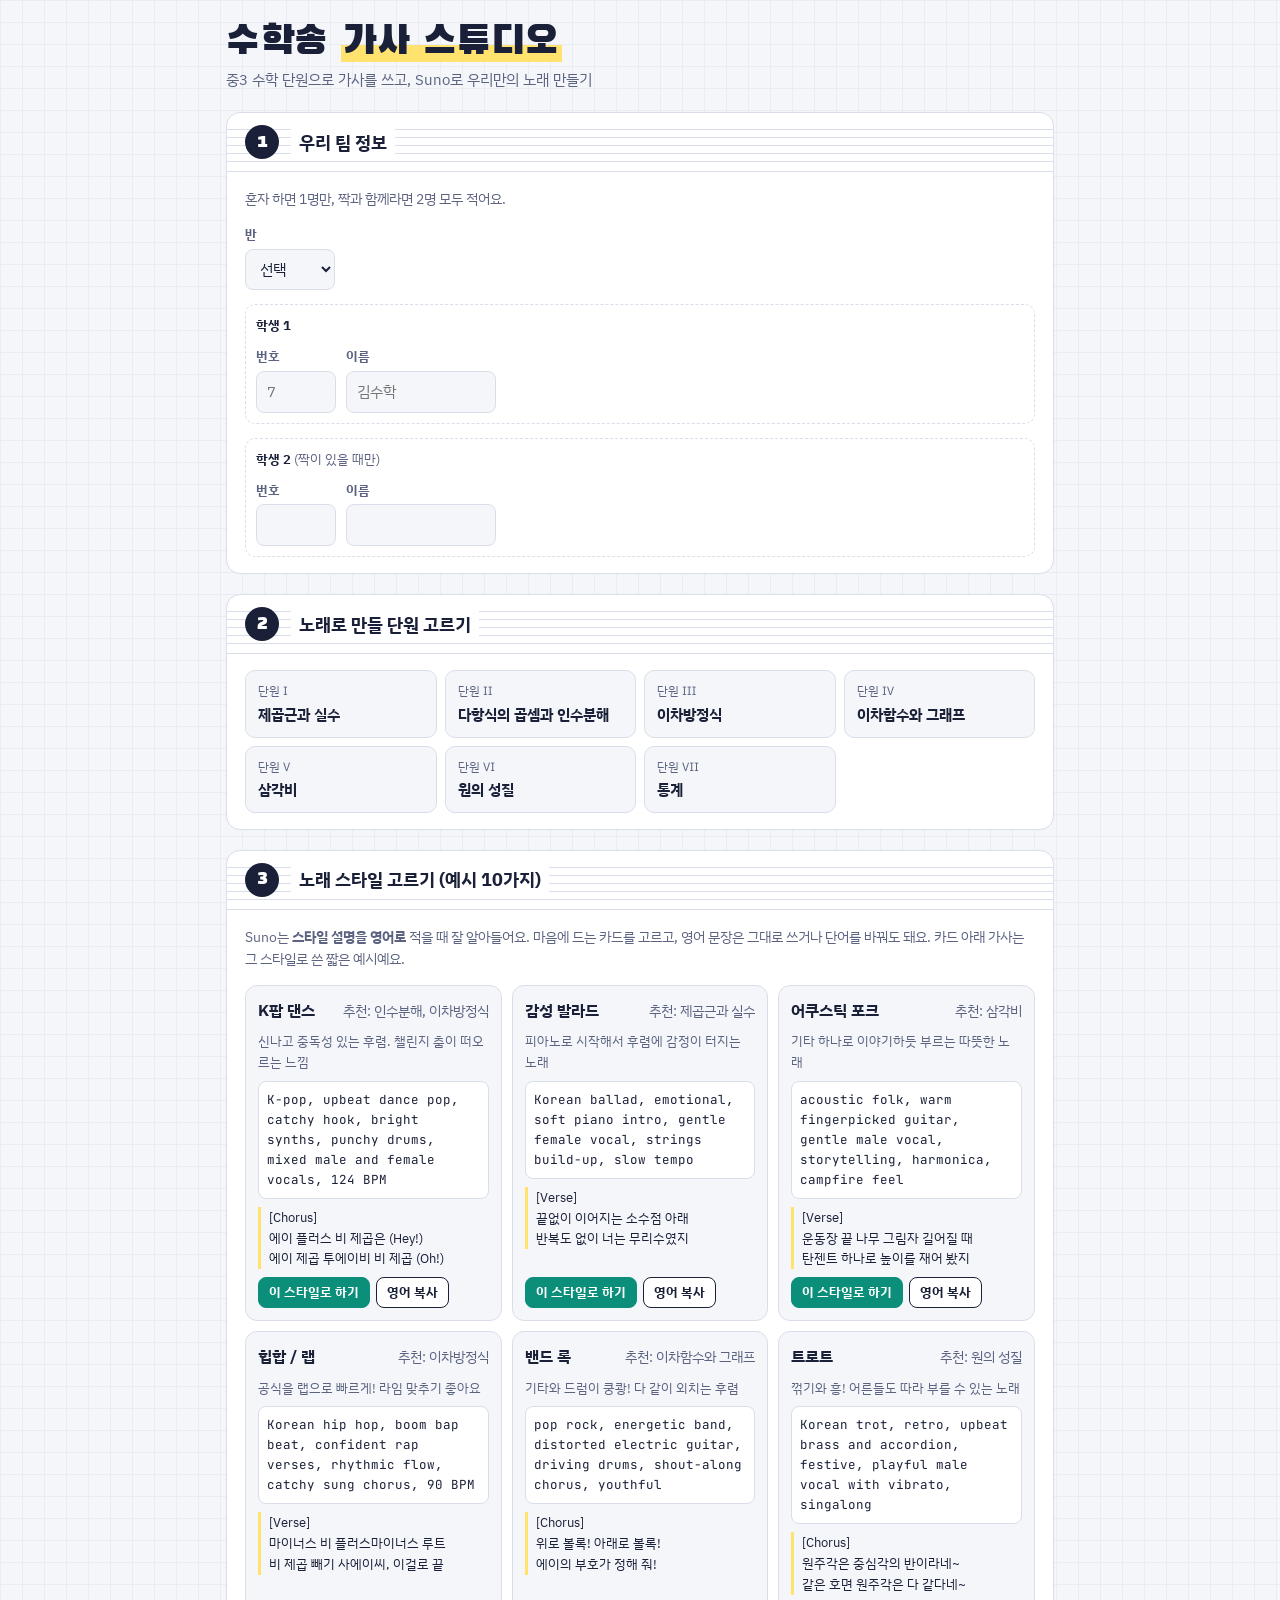
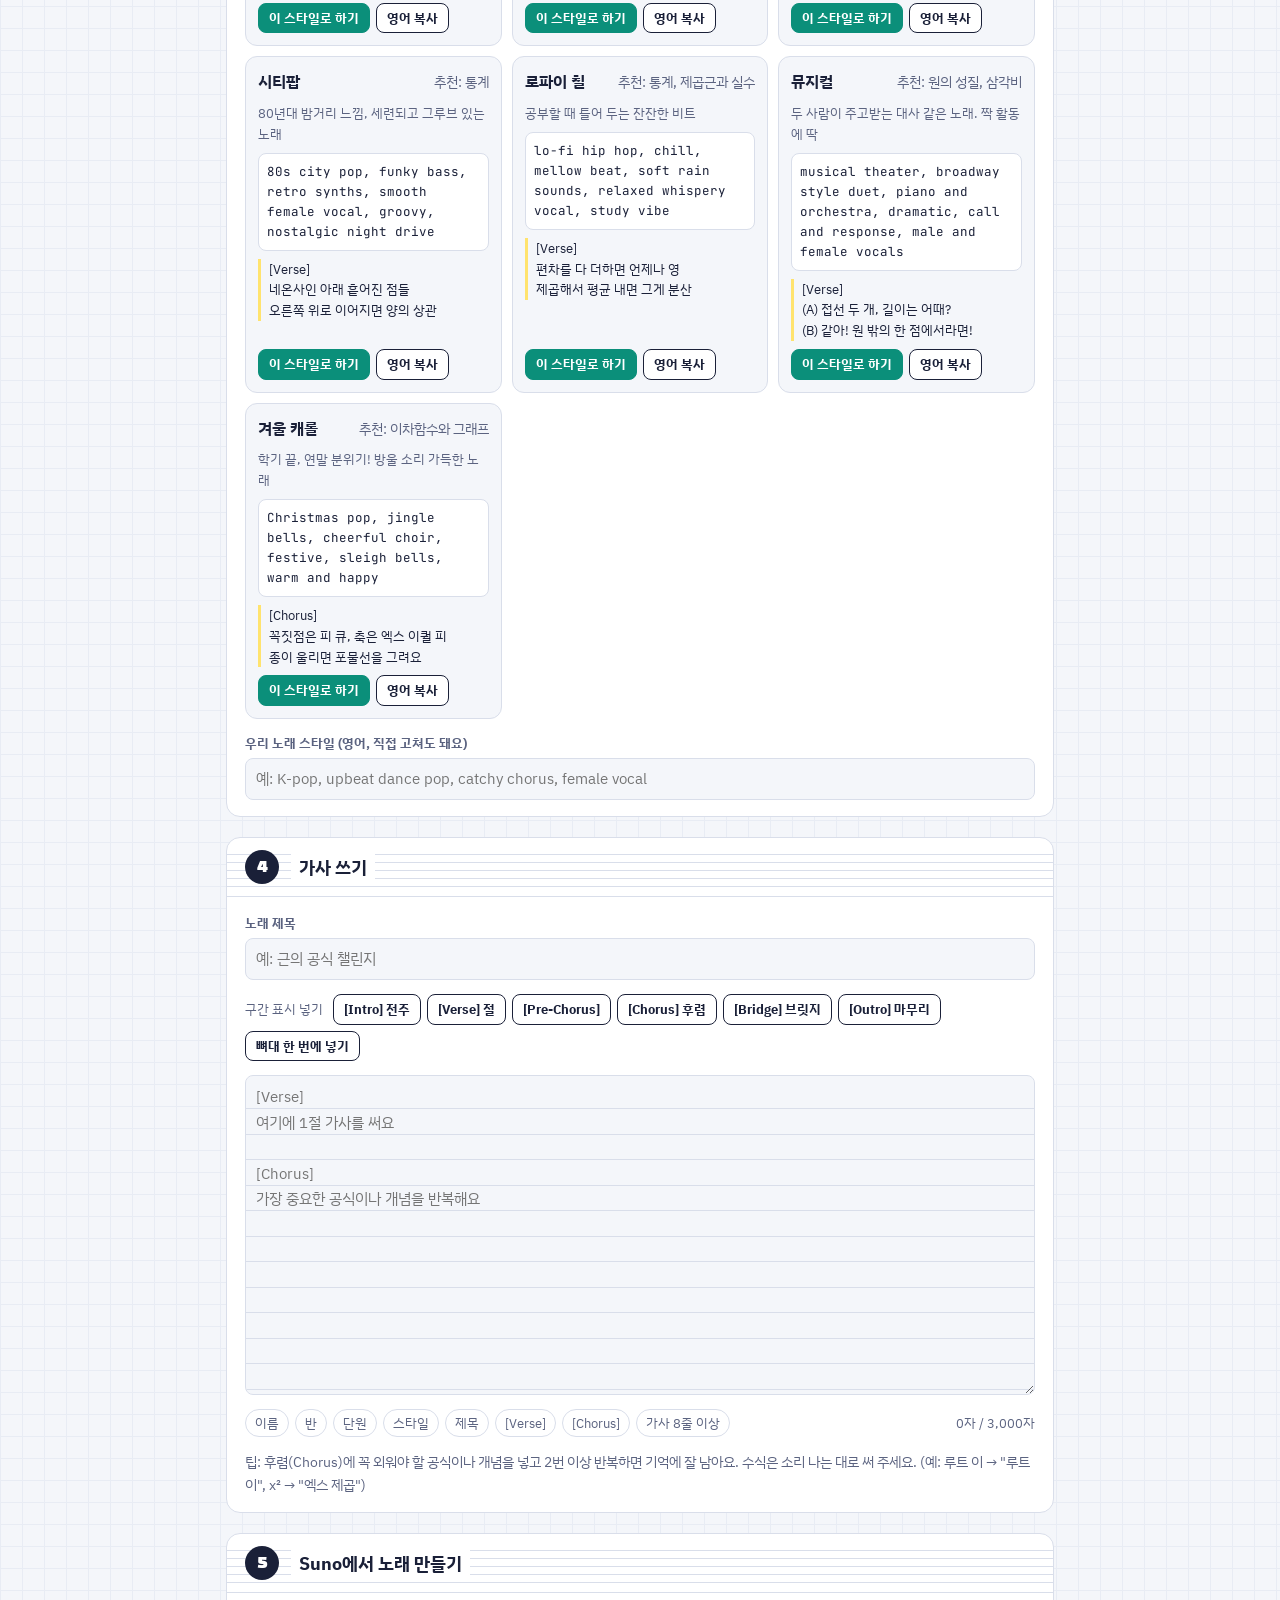
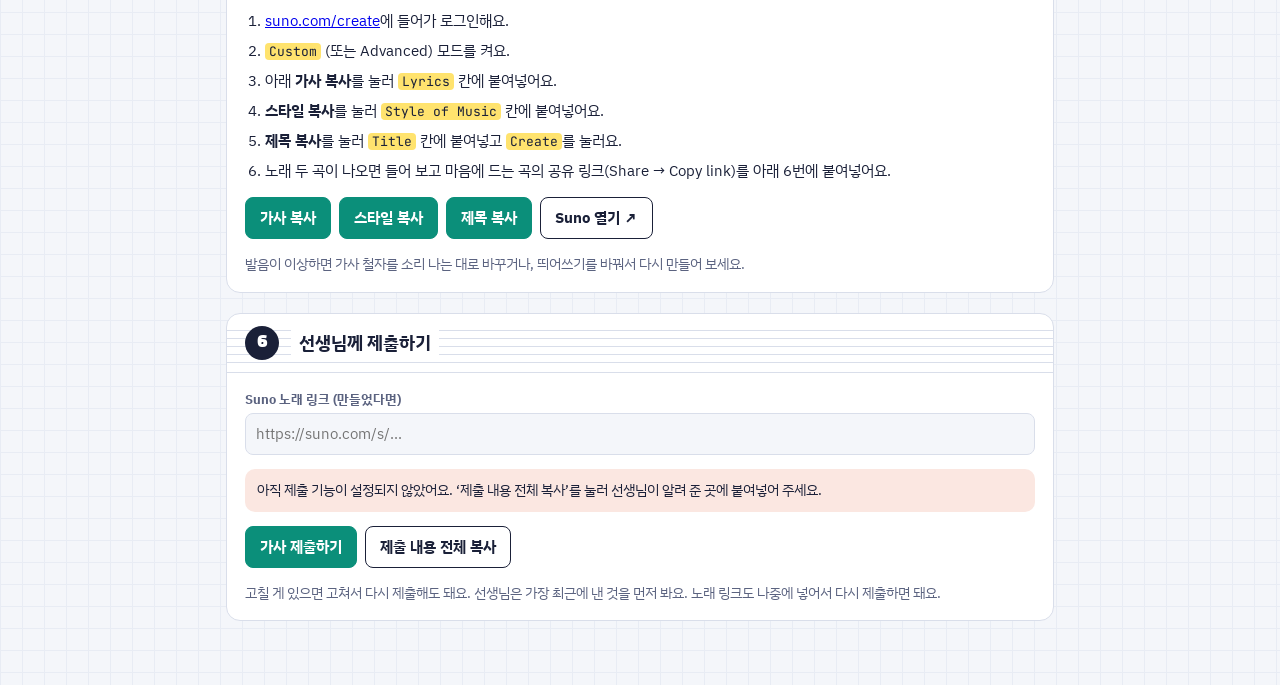
==== index.html @ 5d690dbe "Add files via upload" ====
<!doctype html>
<html lang="ko">
<head>
<meta charset="utf-8">
<meta name="viewport" content="width=device-width,initial-scale=1,viewport-fit=cover">
<title>수학송 가사 스튜디오</title>
<link rel="preconnect" href="https://fonts.googleapis.com">
<link rel="stylesheet" href="https://fonts.googleapis.com/css2?family=Black+Han+Sans&family=IBM+Plex+Sans+KR:wght@400;500;700&family=JetBrains+Mono:wght@400;600&display=swap">
<link rel="stylesheet" href="style.css">
</head>
<body>
<div class="wrap">
  <header class="top">
    <div>
      <h1>수학송 <span class="x">가사 스튜디오</span></h1>
      <p class="sub">중3 수학 단원으로 가사를 쓰고, Suno로 우리만의 노래 만들기</p>
    </div>
  </header>

  <main id="view-student" class="wrap" style="padding:0;max-width:none">

    <section class="step" aria-labelledby="h1s">
      <div class="step-h"><span class="n">1</span><h2 id="h1s">우리 팀 정보</h2></div>
      <div class="step-b">
        <p class="hint">혼자 하면 1명만, 짝과 함께라면 2명 모두 적어요.</p>
        <div class="row">
          <div class="field"><label for="cls">반</label>
            <select id="cls" class="w-cls"></select></div>
        </div>
        <div class="pair">
          <div class="who">학생 1</div>
          <div class="field"><label for="num1">번호</label><input type="text" inputmode="numeric" id="num1" class="w-num" maxlength="3" placeholder="7"></div>
          <div class="field"><label for="name1">이름</label><input type="text" id="name1" class="w-name" maxlength="10" placeholder="김수학"></div>
        </div>
        <div class="pair">
          <div class="who">학생 2 <span style="font-weight:400;color:var(--muted)">(짝이 있을 때만)</span></div>
          <div class="field"><label for="num2">번호</label><input type="text" inputmode="numeric" id="num2" class="w-num" maxlength="3"></div>
          <div class="field"><label for="name2">이름</label><input type="text" id="name2" class="w-name" maxlength="10"></div>
        </div>
      </div>
    </section>

    <section class="step" aria-labelledby="h2s">
      <div class="step-h"><span class="n">2</span><h2 id="h2s">노래로 만들 단원 고르기</h2></div>
      <div class="step-b">
        <div class="units" id="units"></div>
        <div class="concepts" id="concepts" hidden></div>
      </div>
    </section>

    <section class="step" aria-labelledby="h3s">
      <div class="step-h"><span class="n">3</span><h2 id="h3s">노래 스타일 고르기 (예시 10가지)</h2></div>
      <div class="step-b">
        <p class="hint">Suno는 <b>스타일 설명을 영어로</b> 적을 때 잘 알아들어요. 마음에 드는 카드를 고르고, 영어 문장은 그대로 쓰거나 단어를 바꿔도 돼요. 카드 아래 가사는 그 스타일로 쓴 짧은 예시예요.</p>
        <div class="styles" id="styles"></div>
        <div class="field"><label for="stylePrompt">우리 노래 스타일 (영어, 직접 고쳐도 돼요)</label>
          <input type="text" id="stylePrompt" maxlength="200" placeholder="예: K-pop, upbeat dance pop, catchy chorus, female vocal"></div>
      </div>
    </section>

    <section class="step" aria-labelledby="h4s">
      <div class="step-h"><span class="n">4</span><h2 id="h4s">가사 쓰기</h2></div>
      <div class="step-b">
        <div class="field"><label for="title">노래 제목</label><input type="text" id="title" maxlength="40" placeholder="예: 근의 공식 챌린지"></div>
        <div class="tagbar"><span>구간 표시 넣기</span>
          <button class="btn sm" data-tag="[Intro]">[Intro] 전주</button>
          <button class="btn sm" data-tag="[Verse]">[Verse] 절</button>
          <button class="btn sm" data-tag="[Pre-Chorus]">[Pre-Chorus]</button>
          <button class="btn sm" data-tag="[Chorus]">[Chorus] 후렴</button>
          <button class="btn sm" data-tag="[Bridge]">[Bridge] 브릿지</button>
          <button class="btn sm" data-tag="[Outro]">[Outro] 마무리</button>
          <button class="btn sm" id="tplBtn">뼈대 한 번에 넣기</button>
        </div>
        <textarea id="lyrics" placeholder="[Verse]&#10;여기에 1절 가사를 써요&#10;&#10;[Chorus]&#10;가장 중요한 공식이나 개념을 반복해요"></textarea>
        <div class="row" style="justify-content:space-between;align-items:center">
          <div class="checks" id="checks"></div>
          <span class="count" id="count">0자</span>
        </div>
        <p class="hint">팁: 후렴(Chorus)에 꼭 외워야 할 공식이나 개념을 넣고 2번 이상 반복하면 기억에 잘 남아요. 수식은 소리 나는 대로 써 주세요. (예: 루트 이 → "루트 이", x² → "엑스 제곱")</p>
      </div>
    </section>

    <section class="step" aria-labelledby="h5s">
      <div class="step-h"><span class="n">5</span><h2 id="h5s">Suno에서 노래 만들기</h2></div>
      <div class="step-b">
        <ol class="howto">
          <li><a href="https://suno.com/create" target="_blank" rel="noopener">suno.com/create</a>에 들어가 로그인해요.</li>
          <li><code>Custom</code> (또는 Advanced) 모드를 켜요.</li>
          <li>아래 <b>가사 복사</b>를 눌러 <code>Lyrics</code> 칸에 붙여넣어요.</li>
          <li><b>스타일 복사</b>를 눌러 <code>Style of Music</code> 칸에 붙여넣어요.</li>
          <li><b>제목 복사</b>를 눌러 <code>Title</code> 칸에 붙여넣고 <code>Create</code>를 눌러요.</li>
          <li>노래 두 곡이 나오면 들어 보고 마음에 드는 곡의 공유 링크(Share → Copy link)를 아래 6번에 붙여넣어요.</li>
        </ol>
        <div class="copyrow">
          <button class="btn primary" id="cpLyrics">가사 복사</button>
          <button class="btn primary" id="cpStyle">스타일 복사</button>
          <button class="btn primary" id="cpTitle">제목 복사</button>
          <a class="btn" href="https://suno.com/create" target="_blank" rel="noopener">Suno 열기 ↗</a>
        </div>
        <p class="hint">발음이 이상하면 가사 철자를 소리 나는 대로 바꾸거나, 띄어쓰기를 바꿔서 다시 만들어 보세요.</p>
      </div>
    </section>

    <section class="step" aria-labelledby="h6s">
      <div class="step-h"><span class="n">6</span><h2 id="h6s">선생님께 제출하기</h2></div>
      <div class="step-b">
        <div class="field"><label for="sunoUrl">Suno 노래 링크 (만들었다면)</label>
          <input type="url" id="sunoUrl" maxlength="300" placeholder="https://suno.com/s/..."></div>
        <div id="submitState" class="notice" hidden></div>
        <div class="copyrow">
          <button class="btn primary" id="submitBtn">가사 제출하기</button>
          <button class="btn" id="cpAll">제출 내용 전체 복사</button>
        </div>
        <p class="hint">고칠 게 있으면 고쳐서 다시 제출해도 돼요. 선생님은 가장 최근에 낸 것을 먼저 봐요. 노래 링크도 나중에 넣어서 다시 제출하면 돼요.</p>
      </div>
    </section>
  </main>
</div>
<div class="toast" id="toast" hidden></div>

<script type="module" src="app.js"></script>
</body>
</html>
---- style.css ----
*,*::before,*::after{box-sizing:border-box}
[hidden]{display:none!important}
html{-webkit-text-size-adjust:100%}
/* Layout: one narrow column of numbered steps on squared notebook paper; a staff-line band marks each step header. */
:root{
  --paper:#F4F6FA; --sheet:#FFFFFF; --ink:#1A2038; --muted:#5B6380; --line:#D9DEEA; --grid:#E8ECF4;
  --accent:#0B8F7A; --accent-ink:#FFFFFF; --accent-soft:#DDF3EE; --mark:#FFE36E; --warn:#B4442B; --warn-soft:#FBE7E1;
  --display:"Black Han Sans","IBM Plex Sans KR",system-ui,sans-serif;
  --body:"IBM Plex Sans KR","Apple SD Gothic Neo","Malgun Gothic",system-ui,sans-serif;
  --mono:"JetBrains Mono",ui-monospace,Menlo,Consolas,monospace;
}
@media (prefers-color-scheme: dark){:root:not([data-theme="light"]){
  --paper:#11152A; --sheet:#1A1F38; --ink:#E9ECF7; --muted:#A3AAC6; --line:#323A5C; --grid:#1A2040;
  --accent:#3CCBB2; --accent-ink:#06231E; --accent-soft:#16383A; --mark:#7A6A1E; --warn:#F08B70; --warn-soft:#3A2220; color-scheme:dark}}
:root[data-theme="dark"]{
  --paper:#11152A; --sheet:#1A1F38; --ink:#E9ECF7; --muted:#A3AAC6; --line:#323A5C; --grid:#1A2040;
  --accent:#3CCBB2; --accent-ink:#06231E; --accent-soft:#16383A; --mark:#7A6A1E; --warn:#F08B70; --warn-soft:#3A2220; color-scheme:dark}

body{margin:0;background:var(--paper);color:var(--ink);font-family:var(--body);font-size:15px;line-height:1.6;
  background-image:linear-gradient(var(--grid) 1px,transparent 1px),linear-gradient(90deg,var(--grid) 1px,transparent 1px);
  background-size:22px 22px;}
.wrap{max-width:860px;margin:0 auto;padding-block:20px 64px;
  padding-left:max(16px,env(safe-area-inset-left,0px));padding-right:max(16px,env(safe-area-inset-right,0px));
  display:flex;flex-direction:column;gap:20px}
header.top{display:flex;flex-wrap:wrap;align-items:flex-end;justify-content:space-between;gap:12px}
h1{font-family:var(--display);font-weight:400;font-size:clamp(28px,6vw,40px);line-height:1.1;margin:0;letter-spacing:.5px}
h1 .x{background:linear-gradient(transparent 58%,var(--mark) 58%);padding:0 2px}
.sub{color:var(--muted);margin:4px 0 0}
.tabs{display:flex;gap:6px;flex-wrap:wrap}
.tab{font:inherit;font-weight:700;border:1.5px solid var(--ink);background:var(--sheet);color:var(--ink);padding:7px 14px;border-radius:999px;cursor:pointer}
.tab[aria-selected="true"]{background:var(--ink);color:var(--sheet)}
.tab:focus-visible,button:focus-visible,input:focus-visible,select:focus-visible,textarea:focus-visible,a:focus-visible{outline:3px solid var(--accent);outline-offset:2px}

section.step{background:var(--sheet);border:1.5px solid var(--line);border-radius:14px;overflow:hidden}
.step-h{display:flex;align-items:center;gap:12px;padding:12px 18px;border-bottom:1.5px solid var(--line);
  background-image:repeating-linear-gradient(to bottom,transparent 0 7px,var(--line) 7px 8px);background-size:100% 40px;background-repeat:no-repeat;background-position:0 50%}
.step-h .n{flex:none;width:34px;height:34px;border-radius:50%;background:var(--ink);color:var(--sheet);display:grid;place-items:center;font-family:var(--display);font-size:18px}
.step-h h2{margin:0;font-size:18px;background:var(--sheet);padding:0 8px;text-wrap:balance}
.step-b{padding:16px 18px;display:flex;flex-direction:column;gap:14px}
.hint{color:var(--muted);font-size:14px;margin:0}

.row{display:flex;flex-wrap:wrap;gap:10px}
.field{display:flex;flex-direction:column;gap:4px;min-width:0}
.field label{font-size:13px;font-weight:700;color:var(--muted)}
input[type=text],input[type=url],select,textarea{font:inherit;color:var(--ink);background:var(--paper);border:1.5px solid var(--line);border-radius:8px;padding:8px 10px;min-width:0}
textarea{resize:vertical}
.w-cls{width:90px}.w-num{width:80px}.w-name{width:150px}.grow{flex:1 1 220px}
.pair{display:flex;flex-wrap:wrap;gap:10px;align-items:flex-end;padding:10px;border:1.5px dashed var(--line);border-radius:10px}
.pair .who{font-weight:700;font-size:13px;width:100%}

.units{display:grid;grid-template-columns:repeat(auto-fill,minmax(180px,1fr));gap:8px}
.unit{font:inherit;text-align:left;cursor:pointer;border:1.5px solid var(--line);background:var(--paper);color:var(--ink);border-radius:10px;padding:10px 12px;display:flex;flex-direction:column;gap:2px}
.unit b{font-size:15px}.unit small{color:var(--muted);font-size:12px}
.unit[aria-pressed="true"]{border-color:var(--accent);background:var(--accent-soft);box-shadow:inset 0 0 0 1px var(--accent)}
.concepts{border-left:4px solid var(--accent);background:var(--paper);border-radius:0 10px 10px 0;padding:12px 14px}
.concepts h3{margin:0 0 6px;font-size:15px}
.concepts ul{margin:0;padding-left:18px}
.concepts li{margin:2px 0}
.chips{display:flex;flex-wrap:wrap;gap:6px;margin-top:8px}
.chip{font-size:12px;background:var(--mark);color:var(--ink);padding:2px 8px;border-radius:999px}

.styles{display:grid;grid-template-columns:repeat(auto-fill,minmax(240px,1fr));gap:10px}
.style{border:1.5px solid var(--line);border-radius:12px;padding:12px;display:flex;flex-direction:column;gap:8px;background:var(--paper);min-width:0}
.style[data-on="true"]{border-color:var(--accent);box-shadow:inset 0 0 0 1px var(--accent);background:var(--accent-soft)}
.style .t{display:flex;justify-content:space-between;align-items:baseline;gap:8px}
.style .t b{font-size:16px}
.style .feel{font-size:13px;color:var(--muted);margin:0}
.prompt{font-family:var(--mono);font-size:12.5px;background:var(--sheet);border:1px solid var(--line);border-radius:8px;padding:8px;word-break:break-word}
.sample{font-size:13px;white-space:pre-line;margin:0;border-left:3px solid var(--mark);padding-left:8px}
.style .acts{display:flex;gap:6px;flex-wrap:wrap;margin-top:auto}

.btn{font:inherit;font-weight:700;cursor:pointer;border-radius:8px;padding:8px 14px;border:1.5px solid var(--ink);background:var(--sheet);color:var(--ink)}
.btn.sm{padding:4px 10px;font-size:13px}
.btn.primary{background:var(--accent);border-color:var(--accent);color:var(--accent-ink)}
.btn.danger{border-color:var(--warn);color:var(--warn)}
.btn:disabled{opacity:.5;cursor:not-allowed}
a.btn{text-decoration:none;display:inline-block}

.tagbar{display:flex;flex-wrap:wrap;gap:6px;align-items:center}
.tagbar span{font-size:13px;color:var(--muted);margin-right:4px}
#lyrics{min-height:320px;font-family:var(--body);line-height:1.7;background:var(--paper);
  background-image:repeating-linear-gradient(to bottom,transparent 0 calc(1.7em - 1px),var(--line) calc(1.7em - 1px) 1.7em);background-attachment:local;background-position:0 8px}
.count{font-size:13px;color:var(--muted);font-variant-numeric:tabular-nums}
.count.over{color:var(--warn);font-weight:700}
.checks{display:flex;flex-wrap:wrap;gap:6px}
.ck{font-size:12.5px;padding:3px 9px;border-radius:999px;border:1px solid var(--line);color:var(--muted)}
.ck.ok{border-color:var(--accent);color:var(--accent);font-weight:700}

ol.howto{margin:0;padding-left:20px;display:flex;flex-direction:column;gap:6px}
ol.howto code{font-family:var(--mono);font-size:13px;background:var(--mark);color:var(--ink);padding:0 4px;border-radius:4px}
.copyrow{display:flex;flex-wrap:wrap;gap:8px}

.notice{border-radius:10px;padding:10px 12px;font-size:14px;background:var(--accent-soft)}
.notice.warn{background:var(--warn-soft);color:var(--ink)}
.toast{position:fixed;left:50%;transform:translateX(-50%);bottom:calc(20px + env(safe-area-inset-bottom,0px));background:var(--ink);color:var(--sheet);padding:9px 16px;border-radius:999px;font-weight:700;font-size:14px;z-index:20;max-width:calc(100% - 32px)}

/* teacher */
.stats{display:flex;flex-wrap:wrap;gap:6px}
.stat{font-size:13px;border:1px solid var(--line);border-radius:999px;padding:3px 10px;background:var(--paper)}
.stat b{font-variant-numeric:tabular-nums}
.subs{display:flex;flex-direction:column;gap:10px}
.sub-card{border:1.5px solid var(--line);border-radius:12px;padding:12px 14px;background:var(--paper);display:flex;flex-direction:column;gap:6px;min-width:0}
.sub-card .meta{display:flex;flex-wrap:wrap;gap:6px 12px;align-items:baseline}
.sub-card .meta b{font-size:16px}
.sub-card .meta span{font-size:13px;color:var(--muted)}
.sub-card pre{white-space:pre-wrap;word-break:break-word;font-family:var(--body);font-size:14px;margin:0;background:var(--sheet);border:1px solid var(--line);border-radius:8px;padding:10px;max-height:260px;overflow:auto}
.sub-card .acts{display:flex;flex-wrap:wrap;gap:6px;align-items:center}
.empty{color:var(--muted);text-align:center;padding:24px 8px;border:1.5px dashed var(--line);border-radius:12px}
@media (prefers-reduced-motion:reduce){*{transition:none!important;animation:none!important}}
@media (max-width:480px){.w-name{width:100%}.step-b{padding:14px}}
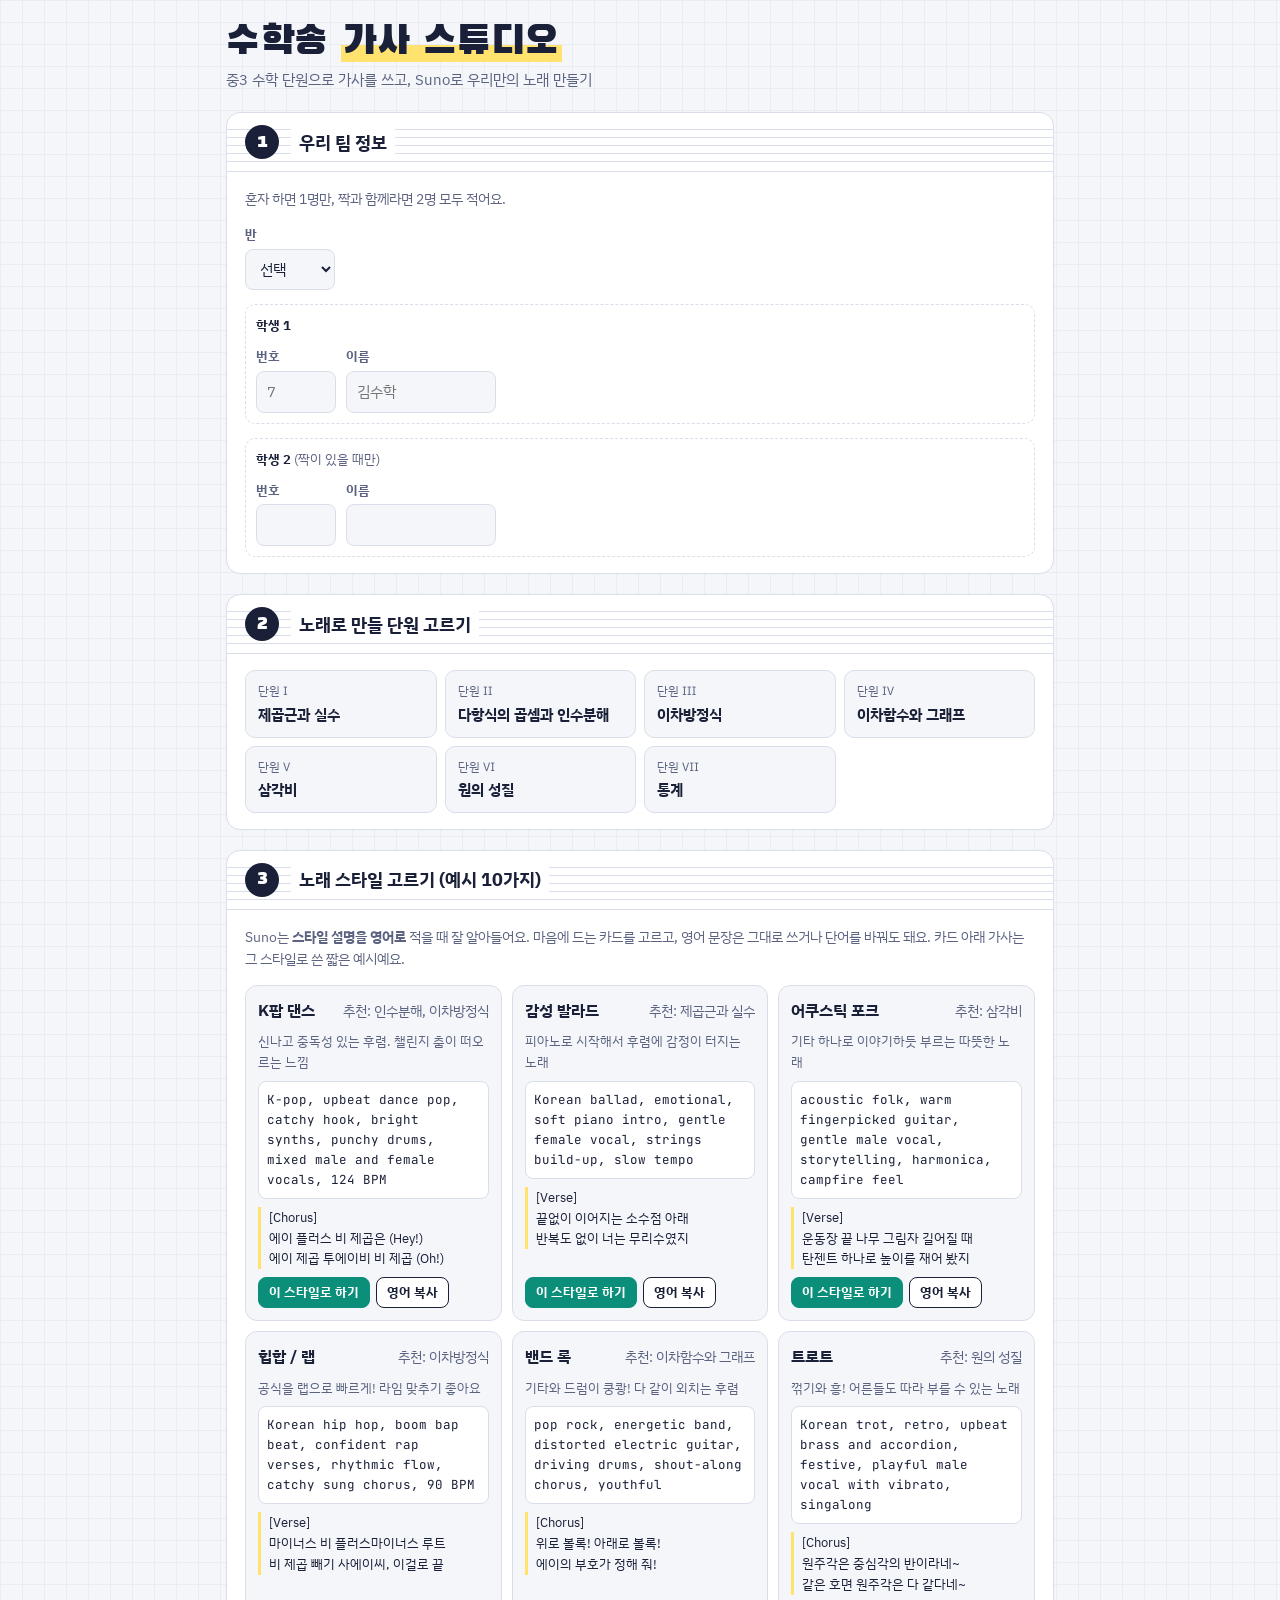
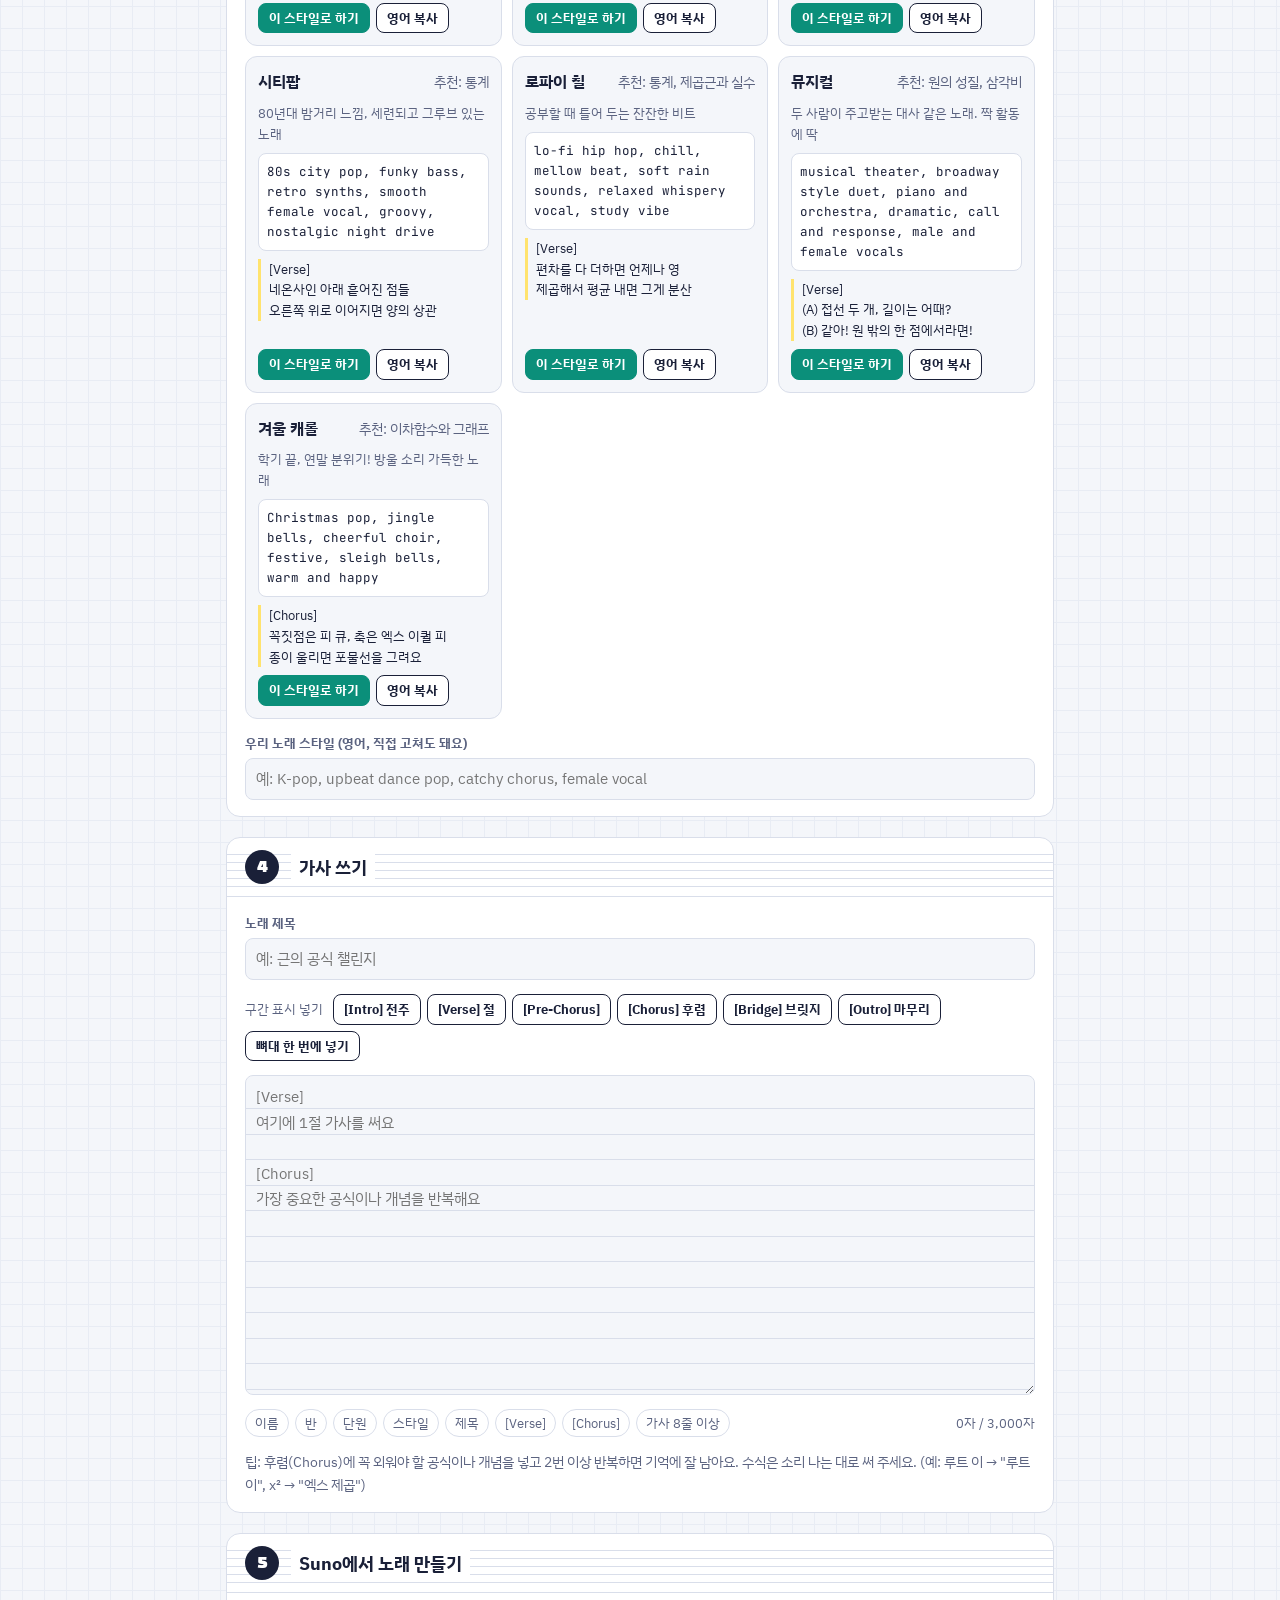
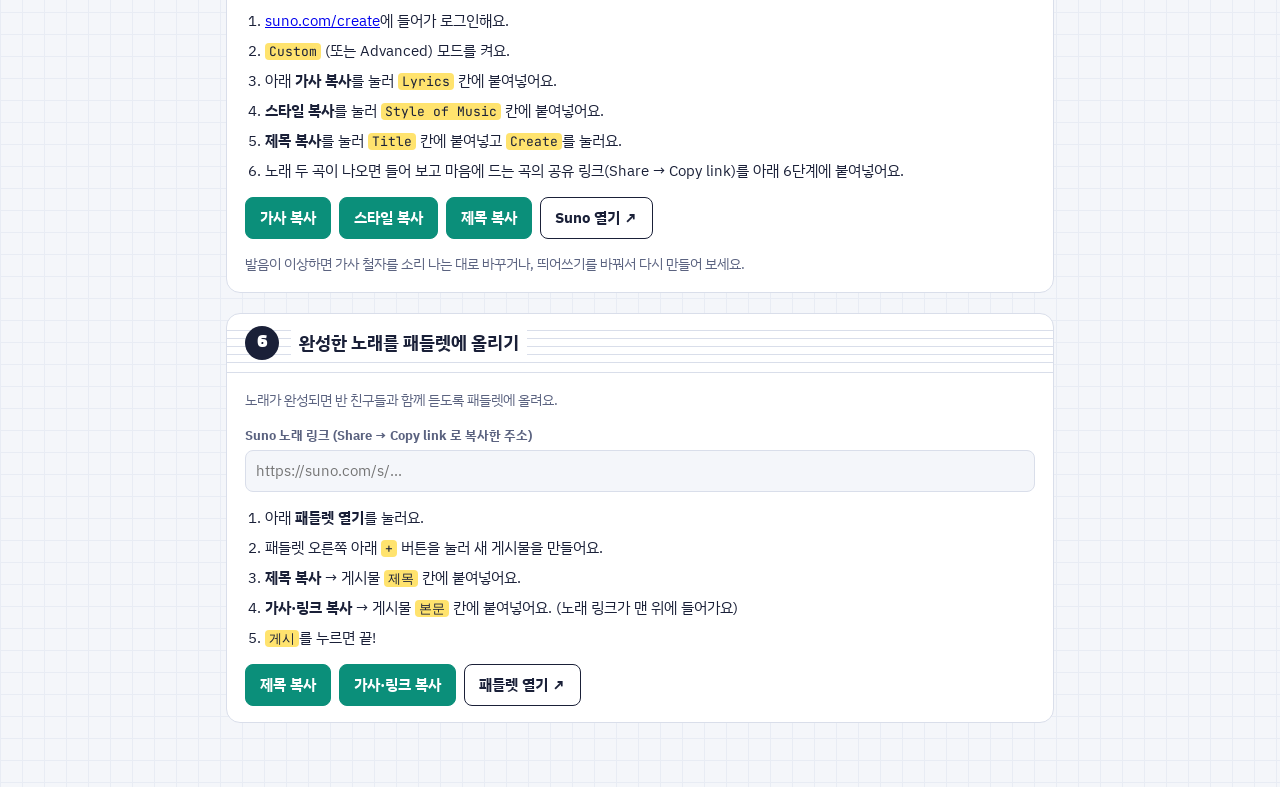
==== commit 8fd2568e: "Add files via upload" ====
--- a/index.html
+++ b/index.html
@@ -89,7 +89,7 @@
           <li>아래 <b>가사 복사</b>를 눌러 <code>Lyrics</code> 칸에 붙여넣어요.</li>
           <li><b>스타일 복사</b>를 눌러 <code>Style of Music</code> 칸에 붙여넣어요.</li>
           <li><b>제목 복사</b>를 눌러 <code>Title</code> 칸에 붙여넣고 <code>Create</code>를 눌러요.</li>
-          <li>노래 두 곡이 나오면 들어 보고 마음에 드는 곡의 공유 링크(Share → Copy link)를 아래 6번에 붙여넣어요.</li>
+          <li>노래 두 곡이 나오면 들어 보고 마음에 드는 곡의 공유 링크(Share → Copy link)를 아래 6단계에 붙여넣어요.</li>
         </ol>
         <div class="copyrow">
           <button class="btn primary" id="cpLyrics">가사 복사</button>
@@ -101,17 +101,25 @@
       </div>
     </section>
 
-    <section class="step" aria-labelledby="h6s">
-      <div class="step-h"><span class="n">6</span><h2 id="h6s">선생님께 제출하기</h2></div>
+    <section class="step" aria-labelledby="h7s">
+      <div class="step-h"><span class="n">6</span><h2 id="h7s">완성한 노래를 패들렛에 올리기</h2></div>
       <div class="step-b">
-        <div class="field"><label for="sunoUrl">Suno 노래 링크 (만들었다면)</label>
+        <p class="hint">노래가 완성되면 반 친구들과 함께 듣도록 패들렛에 올려요.</p>
+        <div class="field"><label for="sunoUrl">Suno 노래 링크 (Share → Copy link 로 복사한 주소)</label>
           <input type="url" id="sunoUrl" maxlength="300" placeholder="https://suno.com/s/..."></div>
-        <div id="submitState" class="notice" hidden></div>
+        <ol class="howto">
+          <li>아래 <b>패들렛 열기</b>를 눌러요.</li>
+          <li>패들렛 오른쪽 아래 <code>+</code> 버튼을 눌러 새 게시물을 만들어요.</li>
+          <li><b>제목 복사</b> → 게시물 <code>제목</code> 칸에 붙여넣어요.</li>
+          <li><b>가사·링크 복사</b> → 게시물 <code>본문</code> 칸에 붙여넣어요. (노래 링크가 맨 위에 들어가요)</li>
+          <li><code>게시</code>를 누르면 끝!</li>
+        </ol>
+        <div id="padletState" class="notice warn" hidden></div>
         <div class="copyrow">
-          <button class="btn primary" id="submitBtn">가사 제출하기</button>
-          <button class="btn" id="cpAll">제출 내용 전체 복사</button>
+          <button class="btn primary" id="cpPadTitle">제목 복사</button>
+          <button class="btn primary" id="cpPadBody">가사·링크 복사</button>
+          <a class="btn" id="padletLink" href="#" target="_blank" rel="noopener">패들렛 열기 ↗</a>
         </div>
-        <p class="hint">고칠 게 있으면 고쳐서 다시 제출해도 돼요. 선생님은 가장 최근에 낸 것을 먼저 봐요. 노래 링크도 나중에 넣어서 다시 제출하면 돼요.</p>
       </div>
     </section>
   </main>
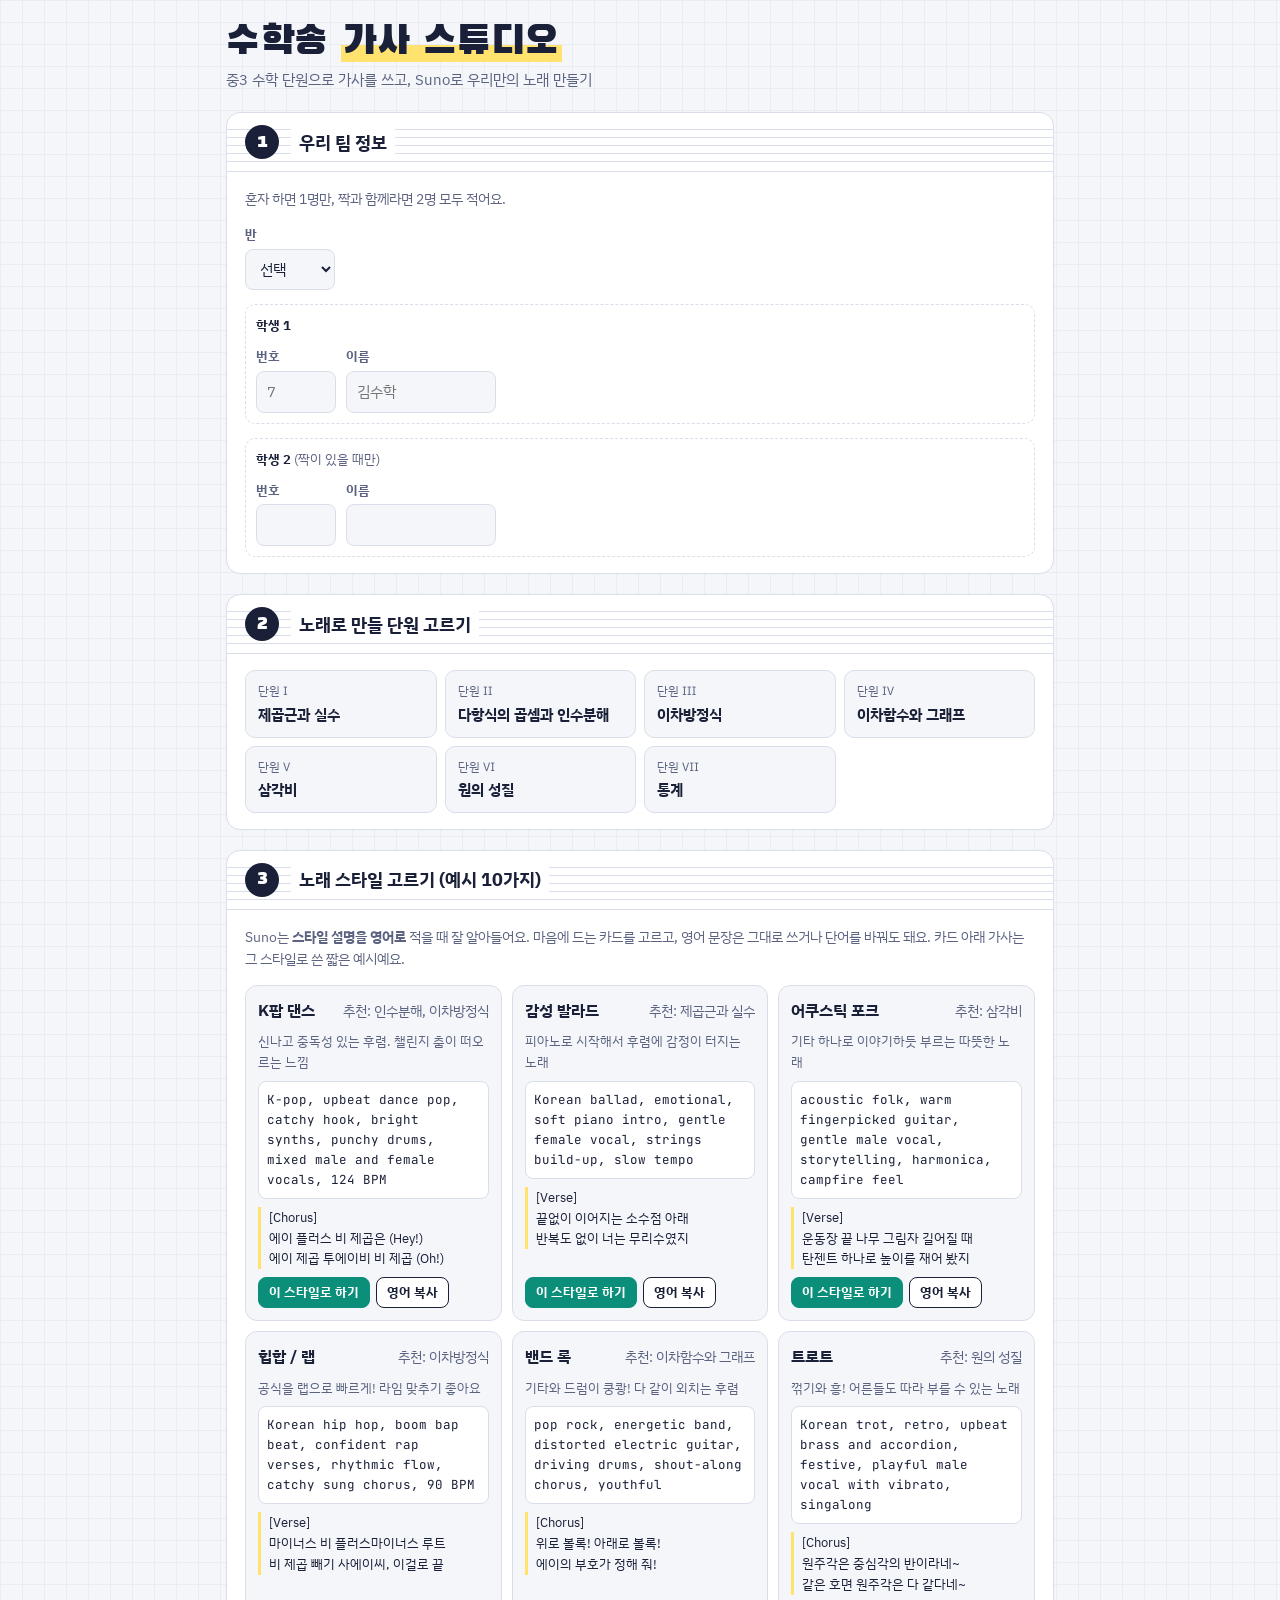
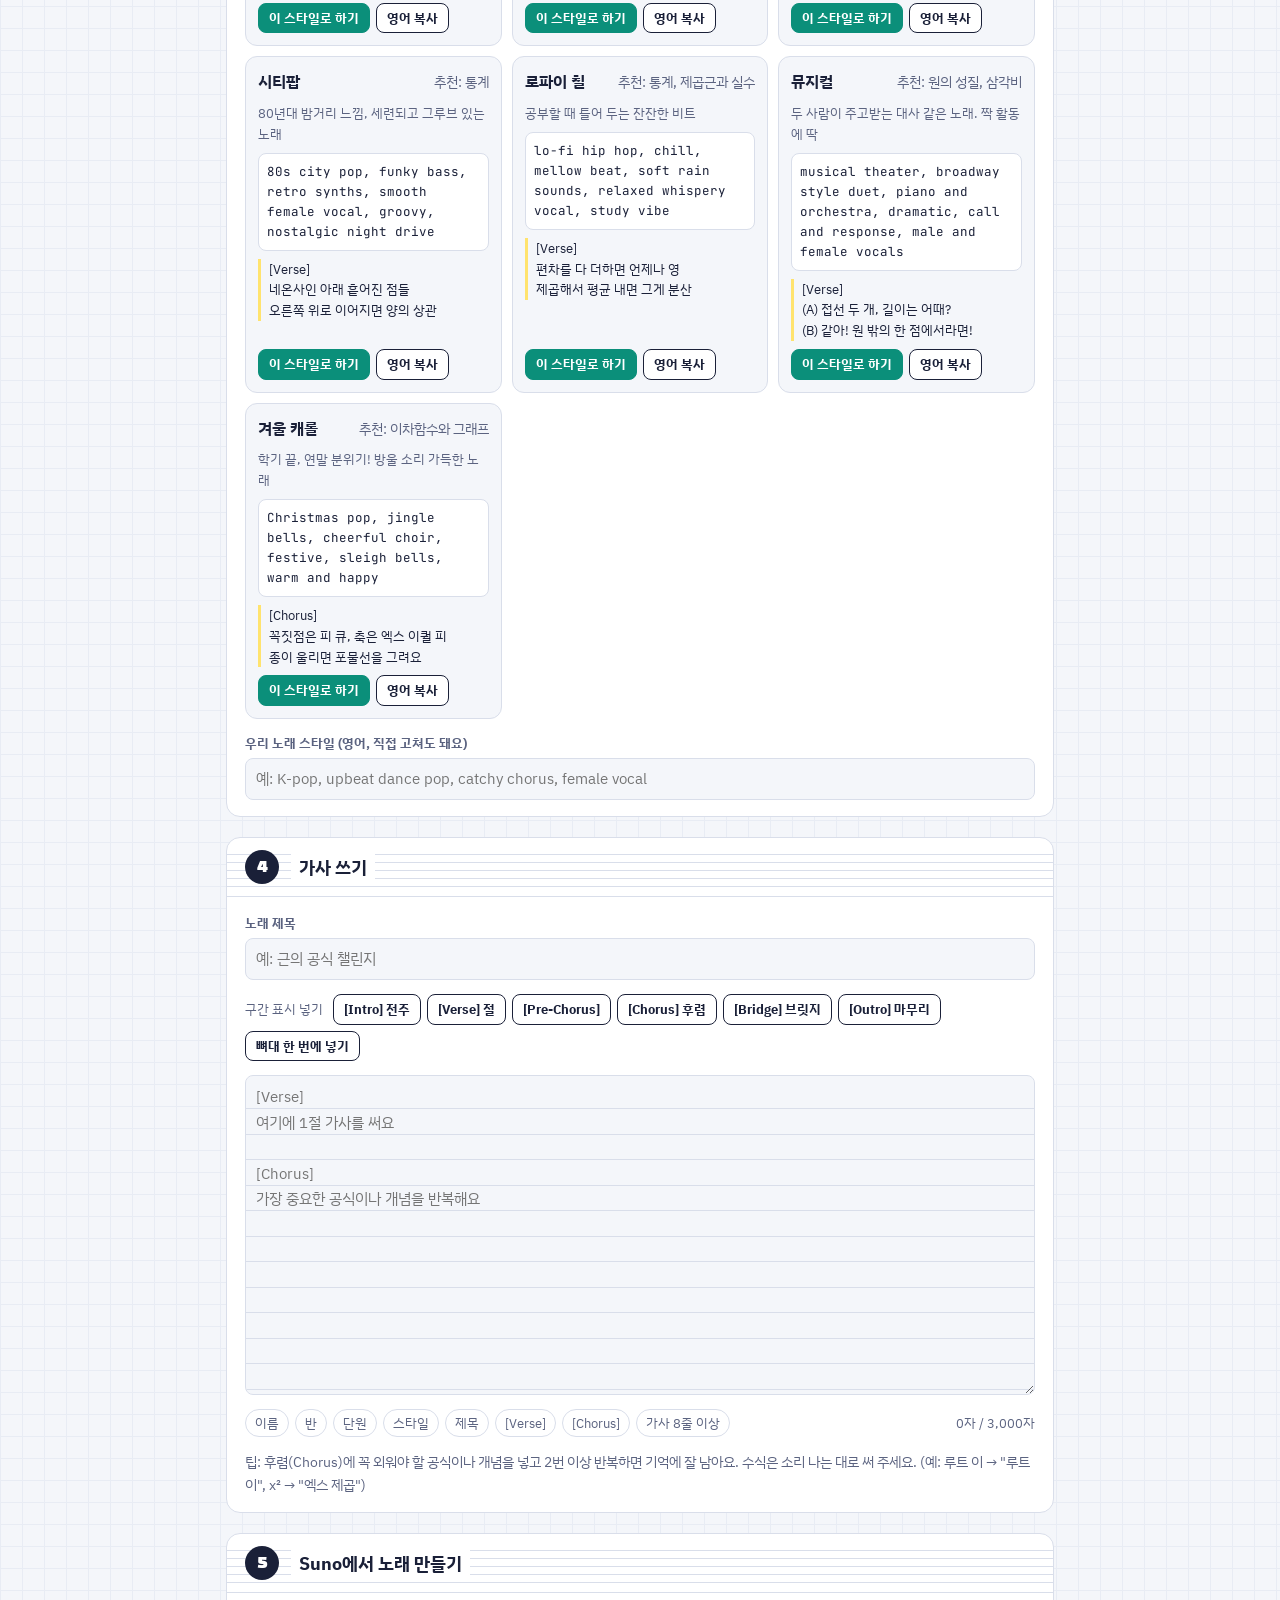
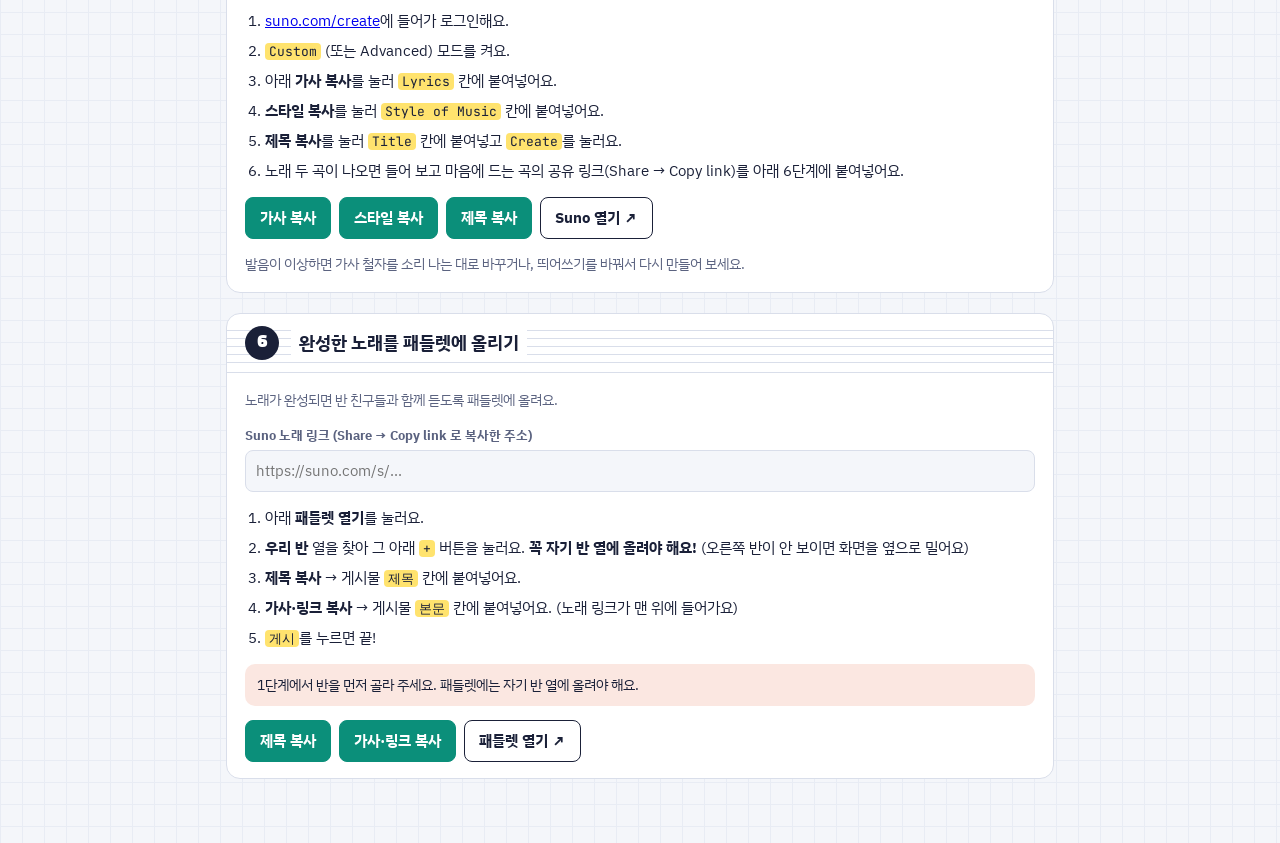
==== commit 73784a31: "Add files via upload" ====
--- a/index.html
+++ b/index.html
@@ -109,11 +109,12 @@
           <input type="url" id="sunoUrl" maxlength="300" placeholder="https://suno.com/s/..."></div>
         <ol class="howto">
           <li>아래 <b>패들렛 열기</b>를 눌러요.</li>
-          <li>패들렛 오른쪽 아래 <code>+</code> 버튼을 눌러 새 게시물을 만들어요.</li>
+          <li><b class="padCls">우리 반</b> 열을 찾아 그 아래 <code>+</code> 버튼을 눌러요. <b>꼭 자기 반 열에 올려야 해요!</b> (오른쪽 반이 안 보이면 화면을 옆으로 밀어요)</li>
           <li><b>제목 복사</b> → 게시물 <code>제목</code> 칸에 붙여넣어요.</li>
           <li><b>가사·링크 복사</b> → 게시물 <code>본문</code> 칸에 붙여넣어요. (노래 링크가 맨 위에 들어가요)</li>
           <li><code>게시</code>를 누르면 끝!</li>
         </ol>
+        <div class="notice" id="padletWhere">1단계에서 반을 고르면, 패들렛의 어느 열에 올릴지 여기에 알려 줄게요.</div>
         <div id="padletState" class="notice warn" hidden></div>
         <div class="copyrow">
           <button class="btn primary" id="cpPadTitle">제목 복사</button>
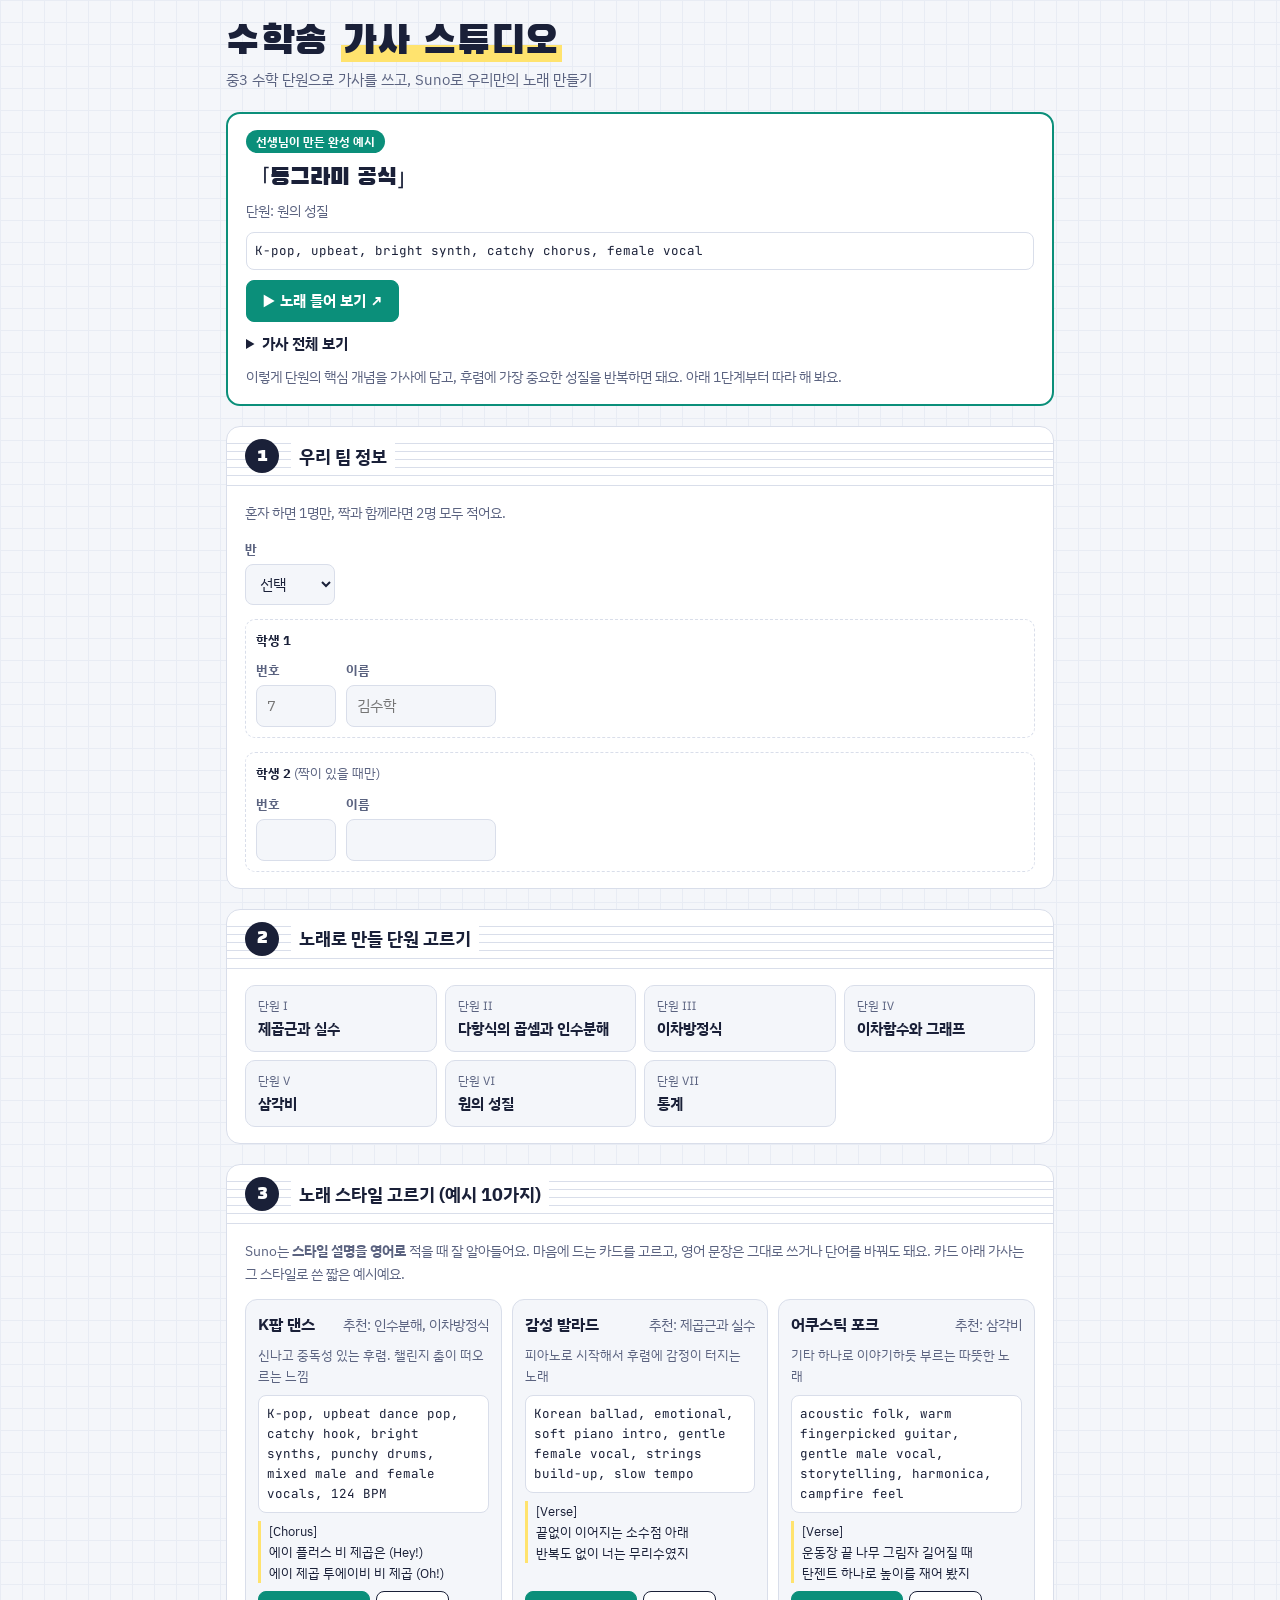
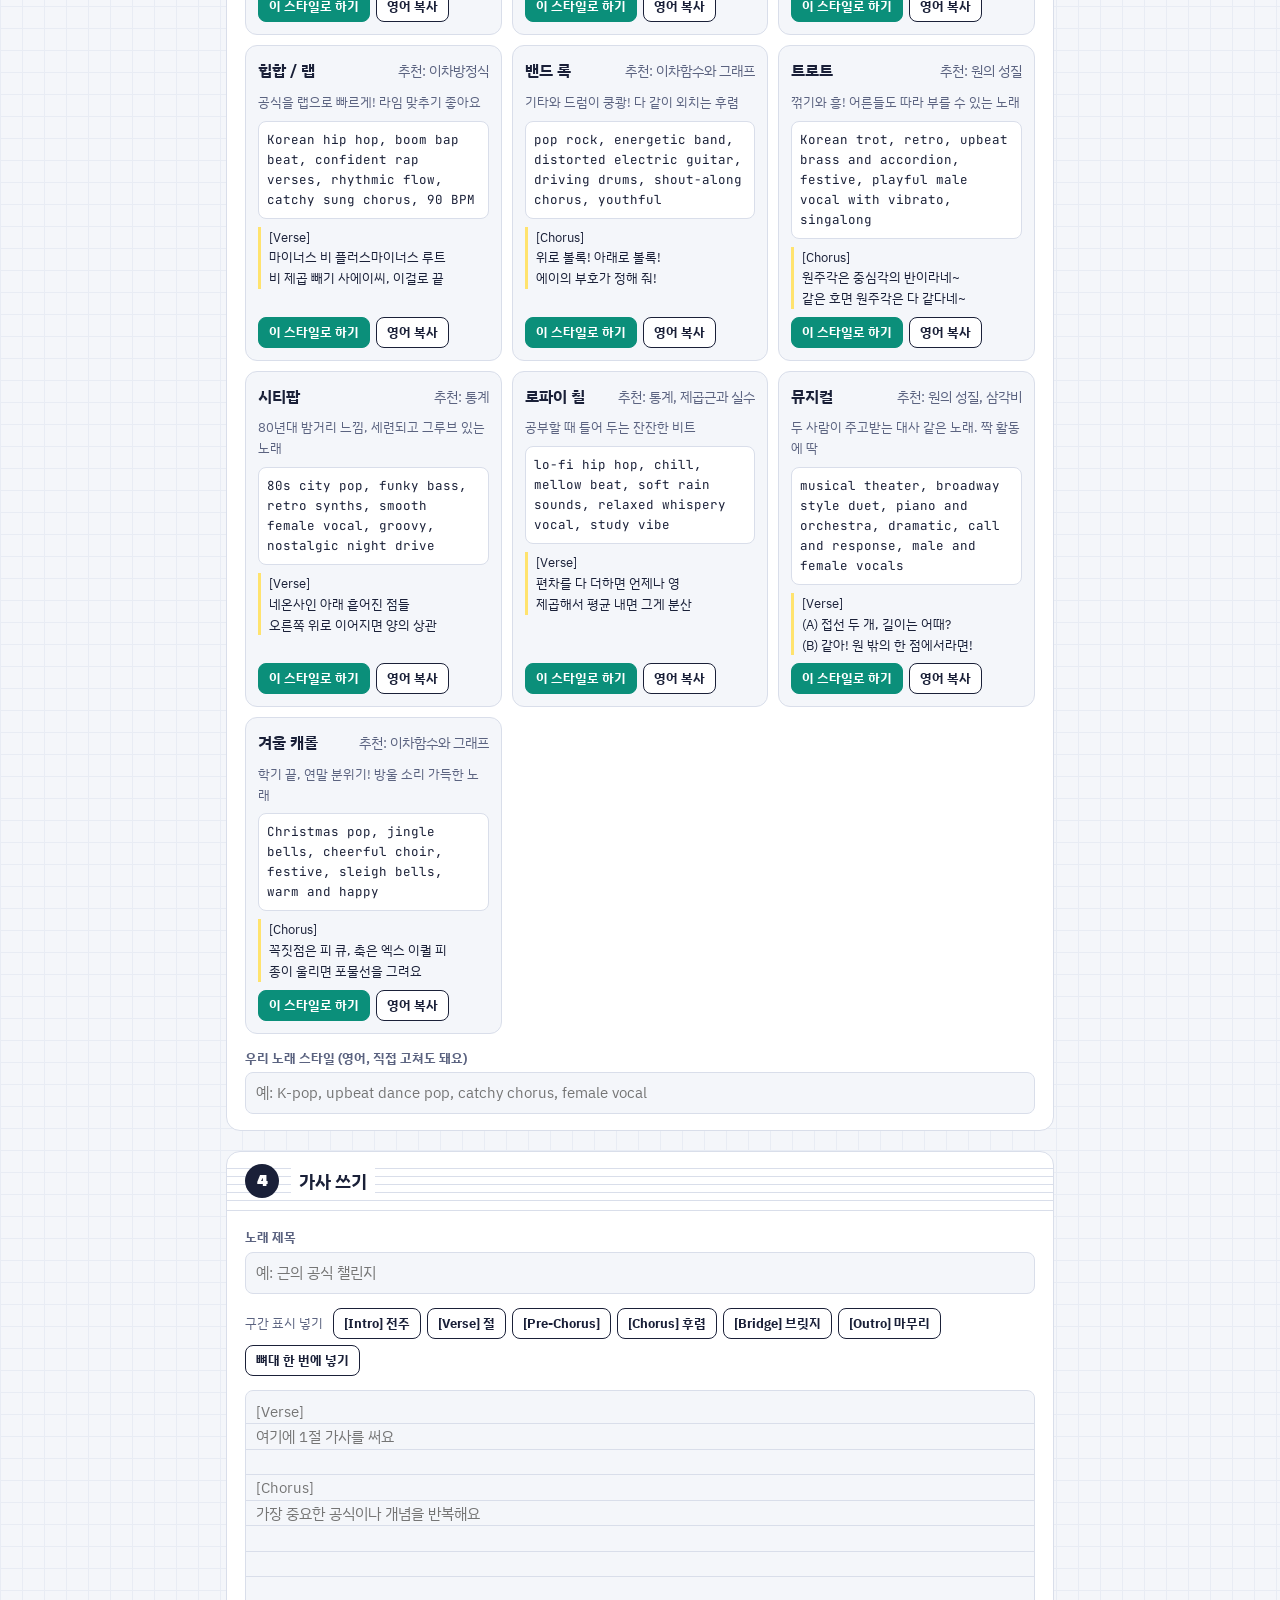
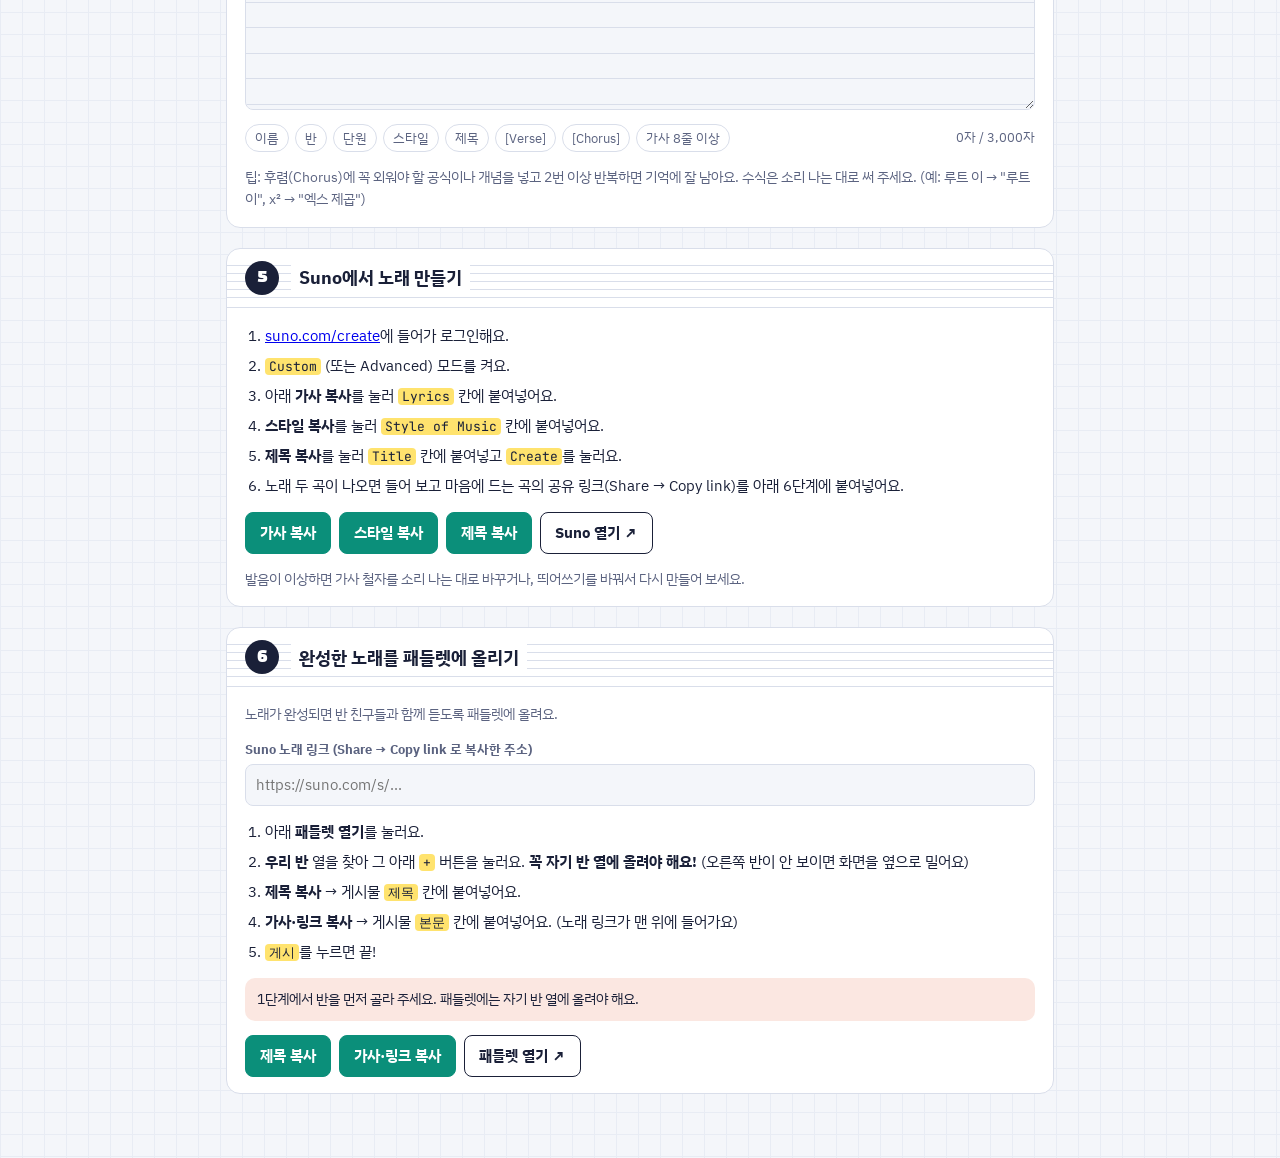
==== commit 08656c91: "Add files via upload" ====
--- a/index.html
+++ b/index.html
@@ -18,6 +18,23 @@
   </header>
 
   <main id="view-student" class="wrap" style="padding:0;max-width:none">
+
+    <section class="example" aria-labelledby="hEx">
+      <div class="ex-head">
+        <span class="ex-badge">선생님이 만든 완성 예시</span>
+        <h2 id="hEx"></h2>
+        <p class="hint" id="exMeta"></p>
+      </div>
+      <div class="prompt" id="exStyle"></div>
+      <div class="copyrow">
+        <a class="btn primary" id="exListen" href="#" target="_blank" rel="noopener">▶ 노래 들어 보기 ↗</a>
+      </div>
+      <details>
+        <summary>가사 전체 보기</summary>
+        <pre class="ex-lyrics" id="exLyrics"></pre>
+      </details>
+      <p class="hint">이렇게 단원의 핵심 개념을 가사에 담고, 후렴에 가장 중요한 성질을 반복하면 돼요. 아래 1단계부터 따라 해 봐요.</p>
+    </section>
 
     <section class="step" aria-labelledby="h1s">
       <div class="step-h"><span class="n">1</span><h2 id="h1s">우리 팀 정보</h2></div>
--- a/style.css
+++ b/style.css
@@ -108,3 +108,11 @@
 .empty{color:var(--muted);text-align:center;padding:24px 8px;border:1.5px dashed var(--line);border-radius:12px}
 @media (prefers-reduced-motion:reduce){*{transition:none!important;animation:none!important}}
 @media (max-width:480px){.w-name{width:100%}.step-b{padding:14px}}
+
+/* 완성 예시 */
+.example{background:var(--sheet);border:2px solid var(--accent);border-radius:14px;padding:16px 18px;display:flex;flex-direction:column;gap:10px}
+.ex-head{display:flex;flex-direction:column;gap:2px}
+.ex-badge{align-self:flex-start;font-size:12px;font-weight:700;background:var(--accent);color:var(--accent-ink);padding:2px 10px;border-radius:999px}
+.ex-head h2{margin:4px 0 0;font-family:var(--display);font-weight:400;font-size:24px}
+.example details summary{cursor:pointer;font-weight:700}
+.ex-lyrics{white-space:pre-wrap;word-break:break-word;font-family:var(--body);font-size:14px;margin:8px 0 0;background:var(--paper);border:1px solid var(--line);border-radius:8px;padding:12px}
